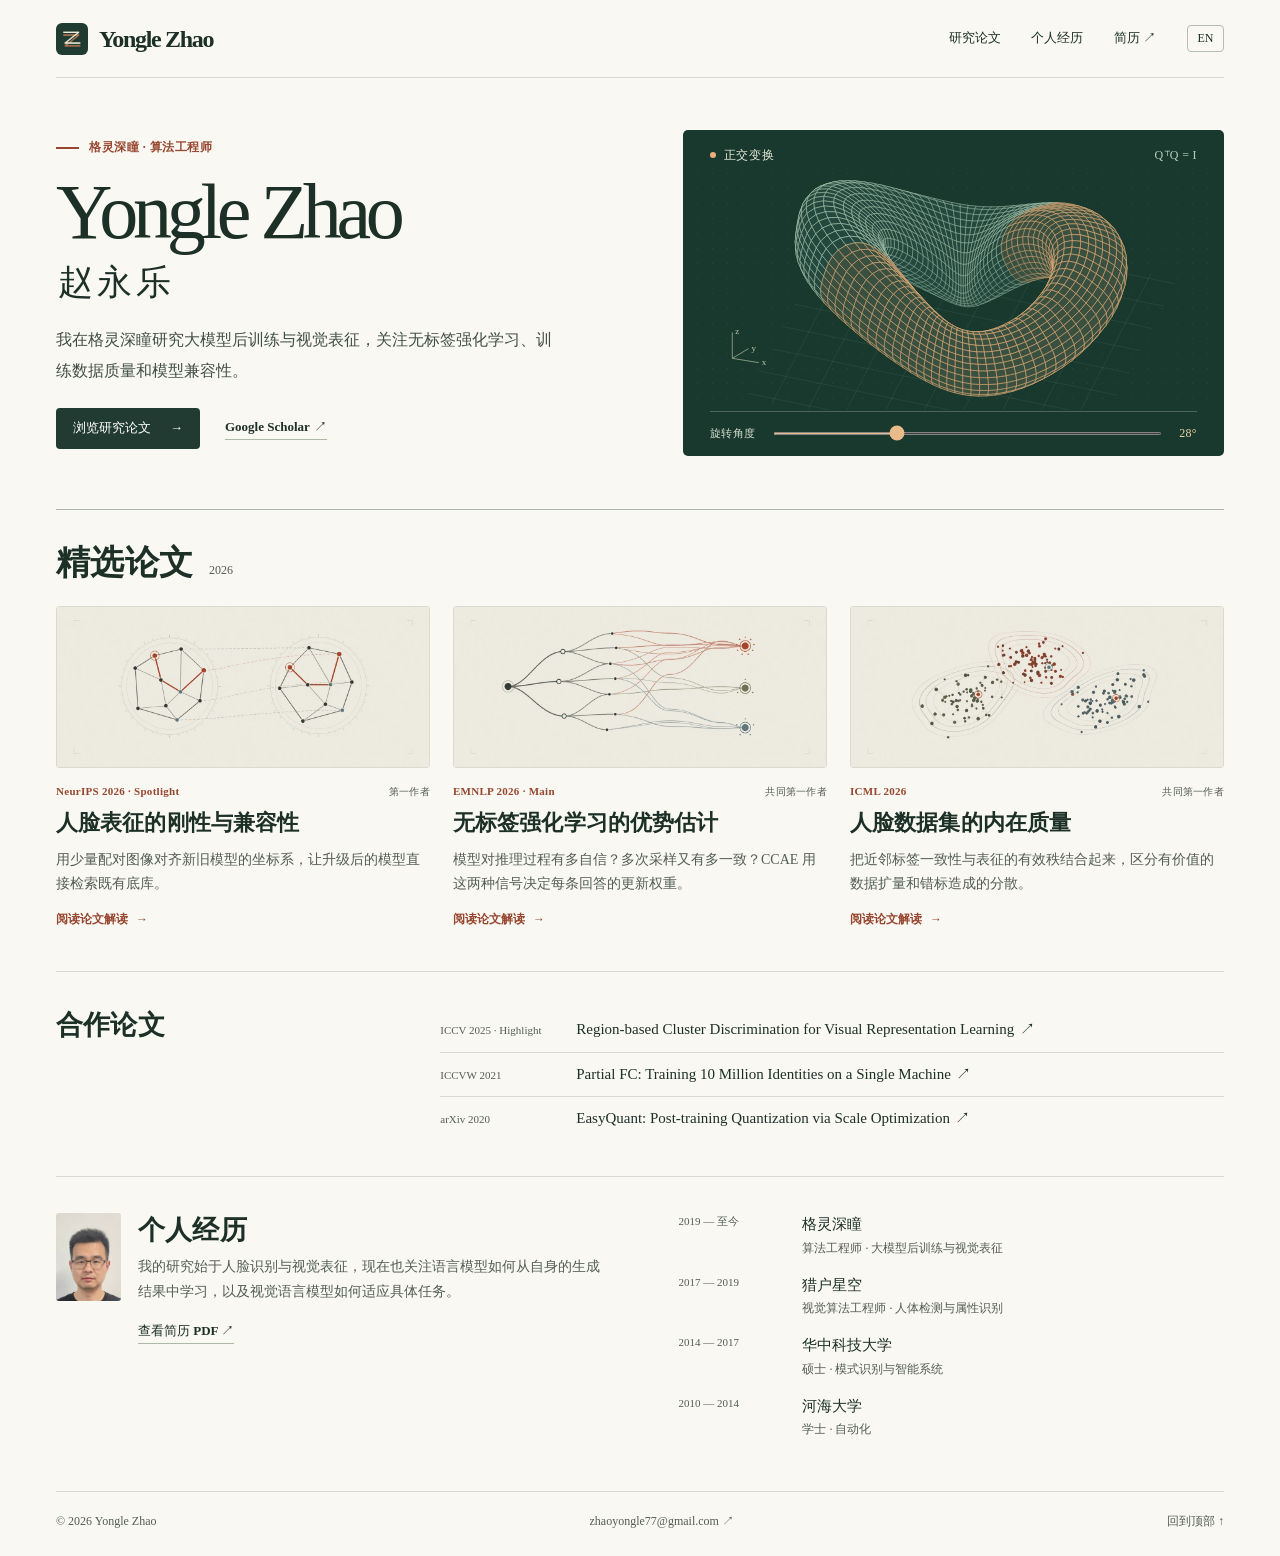
==== index.html @ fde9fa6b "Publish bilingual research homepage and conference paper pages" ====
<!doctype html>
<html lang="zh-CN"><head><meta charset="utf-8"><meta name="viewport" content="width=device-width, initial-scale=1">
<title>赵永乐 · 研究主页</title><meta name="description" content="我在格灵深瞳研究大模型后训练与视觉表征，关注无标签强化学习、训练数据质量和模型兼容性。">
<meta name="theme-color" content="#f9f8f3"><link rel="alternate" hreflang="en" href="en/index.html">
<link rel="icon" href="assets/site/mark.png"><link rel="stylesheet" href="assets/site/style.css">

<script defer src="assets/site/site.js"></script>

</head><body id="top"><a class="skip" href="#main">跳至正文</a>
<header class="wrap mast"><a class="brand" href="index.html" aria-label="赵永乐 · 首页"><img src="assets/site/mark.png" width="32" height="32" alt=""><span>Yongle Zhao</span></a>
<nav aria-label="主导航"><a class="" href="research/index.html">研究论文</a><a class="" href="index.html#about">个人经历</a><a class="nav-cv" href="assets/site/yongle-zhao-cv-zh.pdf">简历 <span aria-hidden="true">↗</span></a><a class="lang" data-language-switch href="en/index.html" hreflang="en" lang="en" aria-label="Switch to English">EN</a></nav></header>
<main class="wrap" id="main"><section class="hero"><div class="hero-text">
<p class="affil"><span></span>格灵深瞳 · 算法工程师</p>
<h1>Yongle Zhao<span lang="zh-CN">赵永乐</span></h1>
<p class="hero-bio">我在格灵深瞳研究大模型后训练与视觉表征，关注无标签强化学习、训练数据质量和模型兼容性。</p><div class="hero-actions"><a class="button" href="research/index.html">浏览研究论文 <span aria-hidden="true">→</span></a><a class="text-link" href="https://scholar.google.com/citations?user=kGd051gAAAAJ" target="_blank" rel="noopener">Google Scholar <span class="arr" aria-hidden="true">↗</span></a></div></div>
<figure class="geo-plate" data-geometry>
<div class="plate-head"><span class="plate-label"><i></i>正交变换</span><span class="plate-math" aria-hidden="true">QᵀQ = I</span></div>
<div class="geo-field" role="img" aria-label="三维曲面绕轴旋转，点之间的距离保持不变。"><img class="geo-still" src="assets/site/geometry.webp" alt="曲面旋转后，各点之间的距离保持不变。"><canvas class="geo-canvas" hidden aria-hidden="true"></canvas></div>
<figcaption class="plate-foot"><label for="rotation">旋转角度</label><input id="rotation" type="range" min="0" max="90" value="28" aria-label="旋转角度" disabled><output for="rotation">28°</output></figcaption></figure></section>
<section class="selected" id="research"><div class="section-head"><h2>精选论文</h2><span class="section-year">2026</span></div><div class="card-grid"><a class="paper-card" href="research/neurips/index.html">
<div class="thumb"><img src="assets/art/rigidity.webp" width="1200" height="520" alt="同一组点在两套旋转坐标中的对应关系示意"></div>
<div class="card-copy"><div class="paper-meta"><span>NeurIPS 2026 · Spotlight</span><span>第一作者</span></div><h3>人脸表征的刚性与兼容性</h3>
<p>用少量配对图像对齐新旧模型的坐标系，让升级后的模型直接检索既有底库。</p><span class="card-link">阅读论文解读 <span aria-hidden="true">→</span></span></div></a><a class="paper-card" href="research/emnlp/index.html">
<div class="thumb"><img src="assets/art/cca.webp" width="1200" height="520" alt="多条采样推理路径汇入不同答案组的示意"></div>
<div class="card-copy"><div class="paper-meta"><span>EMNLP 2026 · Main</span><span>共同第一作者</span></div><h3>无标签强化学习的优势估计</h3>
<p>模型对推理过程有多自信？多次采样又有多一致？CCAE 用这两种信号决定每条回答的更新权重。</p><span class="card-link">阅读论文解读 <span aria-hidden="true">→</span></span></div></a><a class="paper-card" href="research/icml/index.html">
<div class="thumb"><img src="assets/art/iq.webp" width="1200" height="520" alt="不同身份的样本聚类及其中的错标点示意"></div>
<div class="card-copy"><div class="paper-meta"><span>ICML 2026</span><span>共同第一作者</span></div><h3>人脸数据集的内在质量</h3>
<p>把近邻标签一致性与表征的有效秩结合起来，区分有价值的数据扩量和错标造成的分散。</p><span class="card-link">阅读论文解读 <span aria-hidden="true">→</span></span></div></a></div></section>
<section class="collabs"><h2>合作论文</h2><ul><li><span>ICCV 2025 · Highlight</span><a class="" href="https://arxiv.org/abs/2507.20025" target="_blank" rel="noopener">Region-based Cluster Discrimination for Visual Representation Learning <span class="arr" aria-hidden="true">↗</span></a></li><li><span>ICCVW 2021</span><a class="" href="https://arxiv.org/abs/2010.05222" target="_blank" rel="noopener">Partial FC: Training 10 Million Identities on a Single Machine <span class="arr" aria-hidden="true">↗</span></a></li><li><span>arXiv 2020</span><a class="" href="https://arxiv.org/abs/2006.16669" target="_blank" rel="noopener">EasyQuant: Post-training Quantization via Scale Optimization <span class="arr" aria-hidden="true">↗</span></a></li></ul></section><section class="about" id="about"><div class="about-bio"><img src="assets/site/yongle-zhao.jpg" width="82" height="103" loading="lazy" alt="赵永乐">
<div><h2>个人经历</h2><p>我的研究始于人脸识别与视觉表征，现在也关注语言模型如何从自身的生成结果中学习，以及视觉语言模型如何适应具体任务。</p>
<a class="text-link" href="assets/site/yongle-zhao-cv-zh.pdf">查看简历 PDF ↗</a></div></div><ul class="timeline"><li><span class="date">2019 — 至今</span><div><h3>格灵深瞳</h3><p>算法工程师 · 大模型后训练与视觉表征</p></div></li><li><span class="date">2017 — 2019</span><div><h3>猎户星空</h3><p>视觉算法工程师 · 人体检测与属性识别</p></div></li><li><span class="date">2014 — 2017</span><div><h3>华中科技大学</h3><p>硕士 · 模式识别与智能系统</p></div></li><li><span class="date">2010 — 2014</span><div><h3>河海大学</h3><p>学士 · 自动化</p></div></li></ul></section></main>
<footer class="wrap footer"><span>© 2026 Yongle Zhao</span><a href="mailto:zhaoyongle77@gmail.com">zhaoyongle77@gmail.com <span aria-hidden="true">↗</span></a><a href="#top">回到顶部 ↑</a></footer>
</body></html>
---- assets/site/style.css ----
:root {
  --paper: #f9f8f3;
  --ink: #1d3028;
  --green: #223b32;
  --muted: #545d55;
  --rust: #97462f;
  --border: #d7d9cf;
  --typeface: Times, "Times New Roman", "PingFang SC", -apple-system, "Microsoft YaHei", serif;
  color-scheme: light;
}
* {box-sizing: border-box}
[hidden] {display:none!important}
html {scroll-behavior: smooth; scroll-padding-top: 24px}
body {margin: 0; background: var(--paper); color: var(--ink); font-family: var(--typeface); -webkit-font-smoothing: antialiased; line-height: 1.55}
.wrap {width: min(1196px, calc(100% - 112px)); margin-inline: auto}
a {color: inherit; text-decoration: none}
a, button, input, summary {touch-action: manipulation}
a:focus-visible, button:focus-visible, input:focus-visible, summary:focus-visible, [tabindex]:focus-visible {outline: 2px solid #aa502d; outline-offset: 4px}
button,input,select {font: inherit}
code {font-family: inherit}
img {max-width: 100%; display: block}
.skip {position: absolute; top: -100px; left: 8px; z-index: 20; padding: 8px; background: white}
.skip:focus {top: 8px}
.mast {display: flex; justify-content: space-between; align-items: center; min-height: 78px; border-bottom: 1px solid var(--border); gap: 20px}
.brand {display: inline-flex; gap: 11px; align-items: center; font: 600 24px/1 var(--typeface); letter-spacing: -.055em}
.brand img {border-radius: 6px}
nav {display: flex; gap: clamp(16px,2.4vw,36px); align-items: center; font-size: 13px; font-weight: 500}
nav a:hover, .footer a:hover, .back:hover, .text-link:hover, .resource:hover, .citation a:hover {color: var(--rust)}
nav .lang {border: 1px solid #b5bdb1; min-width: 37px; text-align: center; padding: 3px 7px; border-radius: 4px; font-size: 12px}
h1,h2,h3,p,figure,ol,ul {margin: 0}
h1,h2,h3 {text-wrap: pretty}
.hero {display: grid; grid-template-columns: 1.04fr 1fr; gap: clamp(30px,5vw,76px); align-items: center; padding: clamp(40px,4.1vw,64px) 0}
.affil,.article-meta,.paper-meta {font-size: 12px; font-weight: 650; color: var(--rust); letter-spacing: .045em}
.affil {display: flex; gap: 10px; align-items: center; margin-bottom: 16px}
.affil span {width: 23px; height: 2px; background: var(--rust)}
.hero h1 {font-family: var(--typeface); font-size: clamp(62px,6.1vw,87px); letter-spacing: -.068em; font-weight: 400; line-height: .99}
.hero h1 span {display: block; font-size: .45em; letter-spacing: .12em; margin: 11px 0 0 2px; line-height: 1.25}
.hero-bio {font-size: clamp(15px,1.26vw,19px); line-height: 1.9; margin: 20px 0 22px; max-width: 31em; color: #414e43; text-wrap: pretty}
:lang(en) .hero-bio {line-height: 1.6; max-width: 31em}
.hero-actions {display: flex; gap: 25px; align-items: center; font-size: 13px; font-weight: 550}
.button {display: inline-flex; align-items: center; justify-content: center; gap: 19px; background: var(--green); color: white; padding: 10px 17px; border-radius: 4px}
.button:hover {background: #385648}
.text-link {display: inline-block; font-size: 13px; font-weight: 550; border-bottom: 1px solid #aeb8a9; padding-bottom: 2px}
.arr {padding-left: .12em; font-weight: 400}
.geo-plate {position: relative; overflow: hidden; background: #19392f; color: #e8ebd9; border-radius: 5px; isolation: isolate; display: flex; flex-direction: column; aspect-ratio: 1.66}
.plate-head,.plate-foot {display:flex; align-items:center; justify-content:space-between; gap:12px; margin-inline: 5%; font-family:var(--typeface); font-size:11px; letter-spacing:.03em}
.plate-head {padding-top: 16px; height: 34px}
.plate-label {display:flex; align-items:center; gap:8px; font-family:var(--typeface); font-size:12px; letter-spacing:.05em}
.plate-label i {width: 6px; height: 6px; border-radius:100%; background:#ecae7c}
.plate-math {color:#bacdbd; font-size:12px}
.geo-field {position:relative; flex:1; min-height:0; margin: 0 4px}
.geo-canvas,.geo-still {position:absolute; inset:0; width:100%; height:100%; object-fit:contain}
.geo-canvas[hidden] {display:none}
.plate-foot {border-top:1px solid #4d6657; min-height: 43px; justify-content:flex-start; margin-top:1px; margin-bottom:2px; color:#d5ddcf}
.plate-foot label {font:11px var(--typeface); white-space:nowrap; margin-right:4px}
.plate-foot input {accent-color:#e9ba8a; flex: 1; min-width:0; height:3px; cursor:pointer}
.plate-foot output {min-width:3.5ch; text-align:right; font-size:12px; color:#f0d0a6}
.selected {border-top:1px solid #abb5a9; padding:32px 0 43px}
.section-head {display:flex; align-items:baseline; gap: 16px; margin-bottom: 21px}
h2 {font:400 34px/1.26 var(--typeface); letter-spacing:-.045em}
html[lang=zh-CN] h2 {font-weight:600; letter-spacing:.008em}
.section-year {font: 12px var(--typeface); color: var(--muted)}
.card-grid {display:grid; grid-template-columns:repeat(3,minmax(0,1fr)); gap:23px}
.paper-card {display:flex; flex-direction:column; min-width:0}
.thumb {height:auto; aspect-ratio: 2.3; overflow:hidden; background:#eeeae0; border: 1px solid #dcdad0; border-radius:3px}
.thumb img {width:100%; height:100%; object-fit:cover; transition:transform .28s}
.paper-card:hover .thumb img {transform:scale(1.035)}
.card-copy {display:flex; flex-direction:column; flex:1; align-items:flex-start}
.paper-meta {display:flex; justify-content:space-between; align-items:baseline; gap:6px; width:100%; margin-top:15px; font-size:11px; letter-spacing:.025em}
.paper-meta span:last-child {color:var(--muted); font-weight:400; font-size:10px}
h3 {font:500 25px/1.18 var(--typeface); letter-spacing:-.035em}
.card-copy h3 {margin-top:7px; text-wrap:balance}
html[lang=zh-CN] .card-copy h3 {font-weight:600; font-size:clamp(18px,1.68vw,24px); letter-spacing:.005em; line-height:1.55}
.card-copy p {color:var(--muted); margin:7px 0 13px; font-size:14px; line-height:1.75; text-wrap:pretty}
.card-link {color:var(--rust); font-size:12px; font-weight:600; margin-top:auto}
.card-link span {display:inline-block; padding-left:5px; transition:transform .2s}
.paper-card:hover .card-link span {transform:translateX(4px)}
.collabs, .about {border-top:1px solid var(--border); padding-block: 36px}
.collabs {display:grid; grid-template-columns: 1fr 2.2fr; gap:28px; align-items:baseline}
.collabs h2, .about h2 {font-size:27px}
.collabs ul,.timeline,.contents ol {list-style:none; padding:0}
.collabs li {display:grid; grid-template-columns: 126px 1fr; align-items:baseline; gap:10px; padding:10px 0; border-bottom: 1px solid var(--border)}
.collabs li:first-child {padding-top:0}
.collabs li:last-child {border-bottom:0}
.collabs li>span,.date {font:11px/1.6 var(--typeface); color:var(--muted)}
.collabs a {font-size:15px}
.collabs a:hover {color:var(--rust)}
.about {display:grid; grid-template-columns:1fr 1fr; gap:clamp(40px,6vw,88px)}
.about-bio {display:flex; align-items:flex-start; gap:17px}
.about-bio img {object-fit:cover; border-radius:3px; width:70px; height:88px}
.about-bio p,.timeline p {font-size:14px; color:var(--muted); margin:8px 0 14px; line-height:1.75}
.timeline li {display:grid; grid-template-columns:110px 1fr; gap:14px; padding-bottom:15px}
.timeline h3 {font:550 15px/1.5 var(--typeface); letter-spacing:0}
.timeline p {margin:2px 0 0; font-size:12px}
.footer {font-size:12px; color:var(--muted); display:flex; flex-wrap:wrap; gap:16px; justify-content:space-between; padding:20px 0 25px; border-top: 1px solid var(--border)}
.paper-back {padding:23px 0 0}
.back {font-size:13px; color:var(--muted)}
.paper-hero {display:grid; grid-template-columns:1.5fr 1fr; align-items:center; gap:5%; padding:28px 0 24px}
.article-meta {font-size:13px; margin-bottom:12px}
.article-meta span {margin:0 3px}
.paper-hero h1 {font:400 clamp(38px,3.8vw,60px)/1.07 var(--typeface); letter-spacing:-.05em; text-wrap:balance}
html[lang=zh-CN] .paper-hero h1 {font-weight:600; font-size:clamp(34px,3.3vw,49px); letter-spacing:0; line-height:1.28}
.formal-title {font: italic 17px/1.45 var(--typeface); color:var(--muted); margin-top:13px}
.paper-art {border-radius:3px; overflow:hidden; border:1px solid #dcdad0}
.paper-art img {width:100%; height:auto}
.paper-byline {border-top:1px solid var(--border); border-bottom:1px solid var(--border); padding:17px 0; display:flex; flex-wrap:wrap; justify-content:space-between; align-items:center; gap:12px 30px}
.authors {font-size:13px; line-height:1.8}
.authors span {white-space:nowrap}
.authors em {display:inline-block; margin-left:8px; font-size:11px; color:var(--muted); font-style:normal}
.authors sup {color:var(--rust); line-height:0}
.resources {display:flex; flex-wrap:wrap; gap:6px 15px}
.resource {font-size:12px; font-weight:550; color:var(--rust)}
.reader {display:grid; grid-template-columns:minmax(155px, .34fr) minmax(0,1fr); gap:clamp(28px,6.7vw,100px); max-width:1070px; padding:42px 0 55px}
.sticky {position:sticky; top:24px}
.contents h2 {font:600 13px var(--typeface)!important; letter-spacing:.03em!important; margin:4px 0 15px}
.contents li {margin:0 0 10px}
.contents a {font-size:13px; line-height:1.4; display:block; padding-left:11px; border-left:2px solid var(--border); color:var(--muted)}
.contents a:hover,.contents a[aria-current] {color:var(--rust); border-color:var(--rust)}
.article-body {min-width:0}
.abstract {font:400 23px/1.58 var(--typeface); text-wrap:pretty; border-left:3px solid #ac6245; padding-left:20px; margin-bottom:30px}
html[lang=zh-CN] .abstract {font-family:var(--typeface); font-size:19px; line-height:1.9}
.paper-section {border-top:1px solid var(--border); padding:27px 0 31px}
.paper-section h2 {font-size:clamp(26px,2.3vw,35px); margin-bottom:14px}
html[lang=zh-CN] .paper-section h2 {font-size:clamp(23px,2vw,29px); line-height:1.5}
.paper-section>p {font-size:16px; line-height:1.8; color:#34443a; margin:9px 0; overflow-wrap:break-word}
.paper-figure,.paper-table {margin-top:20px}
.paper-figure a {display:block; background:white; border:1px solid var(--border); padding:12px; cursor:zoom-in}
.paper-figure img {width:auto; max-width:100%; height:auto; max-height:430px; margin:auto}
.paper-figure figcaption,.paper-table caption {text-align:left; font-size:13px; color:var(--muted); line-height:1.65; margin-top:7px}
.paper-table {overflow:auto}
.paper-table table {border-collapse:collapse; width:100%; font-size:13px; font-variant-numeric:tabular-nums}
.paper-table caption {caption-side:bottom}
.paper-table th,.paper-table td {padding:9px 10px; text-align:right; border-bottom:1px solid var(--border)}
.paper-table thead {background:#e8ece3}
.paper-table th:first-child {text-align:left}
.paper-table tbody th {font-weight:500}
.citation details {background:#efefe7; padding:10px 14px; border-radius:4px}
.citation summary,.citation-actions button {cursor:pointer}
.citation summary {font-weight:550; font-size:14px}
.citation pre {font:12px/1.65 var(--typeface); overflow-wrap:anywhere; white-space:pre-wrap; margin:10px 0 2px}
.citation-actions {display:flex; align-items:center; gap:20px; font-size:13px; margin:12px 0 0; color:var(--rust)}
.citation-actions button {font:inherit; border:0; background:transparent; color:inherit; padding:0}
.next-paper {display:flex; flex-direction:column; gap:4px; border-top:1px solid #9fae9e; padding-top:18px}
.next-paper small {color:var(--muted); font-size:12px}
.next-paper strong {font:500 22px/1.5 var(--typeface)}
.next-paper:hover strong {color:var(--rust)}
@media(max-width:1000px){
  .wrap {width:calc(100% - 64px)}
  .hero {gap:32px;grid-template-columns:1fr 1fr}
  .geo-plate {aspect-ratio:1.5}
  .card-grid {gap:16px}
  .collabs {grid-template-columns: .65fr 2fr}
}
@media(max-width:740px){
  .wrap {width:calc(100% - 38px)}
  .mast {min-height:62px;gap:8px}
  .brand {font-size:20px;gap:7px}
  .brand img {width:26px;height:26px}
  nav {gap:15px;font-size:12px}
  .hero {grid-template-columns:1fr;gap:23px;padding:32px 0 27px}
  .hero h1 {font-size:clamp(54px,11vw,72px)}
  .hero h1 span {display:inline-block;font-size:.37em;letter-spacing:.04em;margin-left:.65em}
  .hero-bio {margin:13px 0 17px;font-size:16px;max-width:40em}
  .affil {margin-bottom:13px}
  .geo-plate {aspect-ratio:2.05; max-height:290px}
  .plate-head {height:29px;padding-top:10px}
  .plate-foot {min-height:33px}
  .selected {padding:24px 0 29px}
  .card-grid {grid-template-columns:1fr;gap:25px}
  .paper-card {display:grid;grid-template-columns: .85fr 1fr;gap:18px;align-items:start}
  .paper-meta {margin-top:0;flex-wrap:wrap;justify-content:flex-start;gap:3px 9px}
  .card-copy h3 {font-size:21px}
  .card-copy p {margin:4px 0 8px;font-size:13px}
  .collabs,.about {grid-template-columns:1fr;gap:22px;padding-block:25px}
  .paper-hero {grid-template-columns:1fr;gap:17px;padding:18px 0}
  .paper-art {max-width:420px}
  .paper-art img {max-height:135px;object-fit:cover}
  .reader {display:block;padding:18px 0 32px}
  .contents {margin-bottom:22px}
  .contents .sticky {position:static}
  .contents h2 {margin-bottom:7px}
  .contents ol {display:flex;gap:0 14px;flex-wrap:wrap}
  .contents li {margin:3px 0}
  .contents a {padding-left:0;border-left:0;border-bottom:1px solid #c5cbbe;font-size:12px}
  .abstract {margin-bottom:20px;font-size:20px}
  html[lang=zh-CN] .abstract {font-size:17px}
  .paper-section {padding:22px 0}
  .paper-section>p {font-size:15px}
}
@media(max-width:480px){
  .nav-cv {display:none}
  .hero h1 span {display:block;margin:7px 0 0 1px;font-size:.43em}
  .geo-plate {aspect-ratio:1.75}
  .paper-card {display:flex;gap:0}
  .card-copy {margin-top:12px}
  html[lang=zh-CN] .card-copy h3 {font-size:22px}
  .card-copy p {font-size:14px}
  .paper-meta {justify-content:space-between}
  .collabs li {grid-template-columns:1fr;gap:2px}
  .footer {gap:8px 12px;font-size:11px}
  .footer a:last-child {margin-left:auto}
  .paper-figure a {padding:5px}
  .about-bio {gap:12px}
  .timeline li {grid-template-columns:95px 1fr}
}
@media(prefers-reduced-motion:reduce){
  html {scroll-behavior:auto}
  *,*::before,*::after {transition-duration:0s!important}
}
@media(max-width:350px){
  .wrap {width:calc(100% - 24px)}
  .mast .brand {font-size:17px;gap:5px;white-space:nowrap}
  .mast .brand img {width:22px;height:22px}
  .mast nav {font-size:11px;gap:9px;white-space:nowrap}
  .mast .lang {min-width:30px}
}
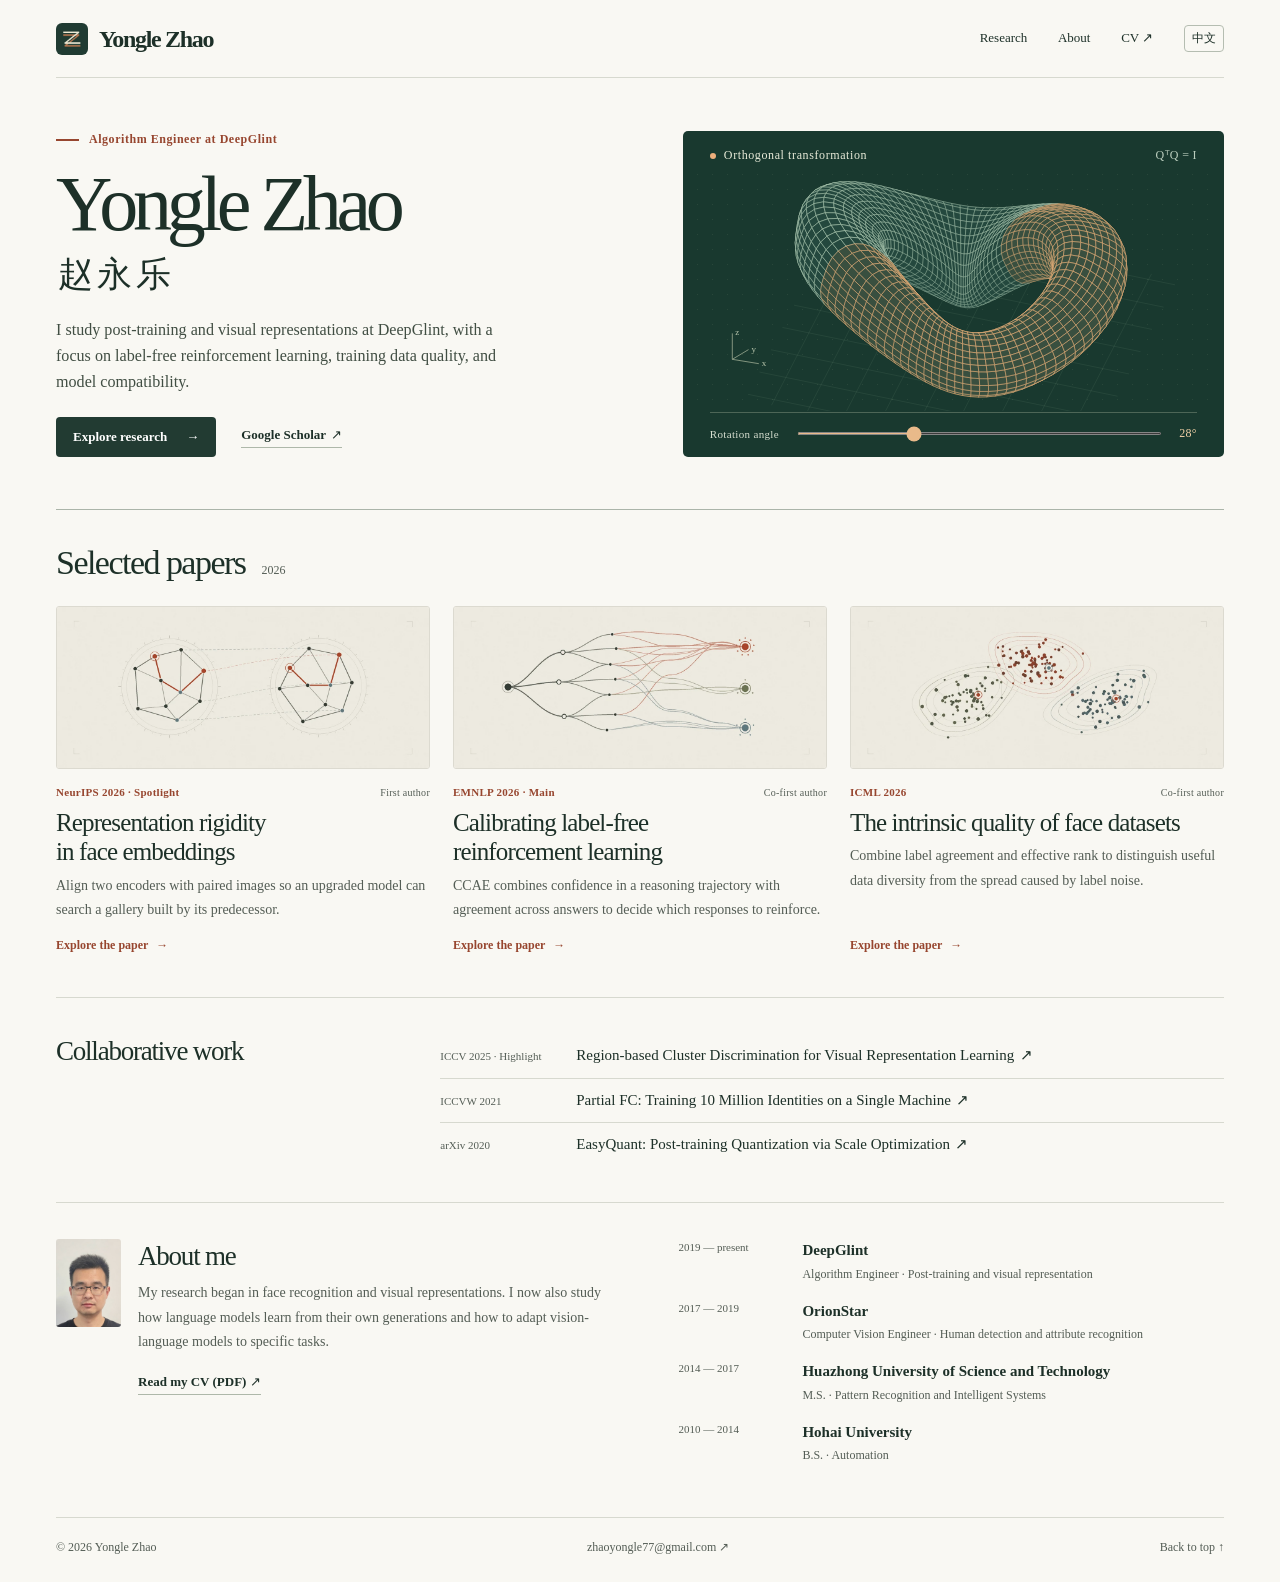
==== commit 6ce39044: "Serve the homepage and research pages in English by default" ====
--- a/index.html
+++ b/index.html
@@ -1,34 +1,42 @@
 <!doctype html>
-<html lang="zh-CN"><head><meta charset="utf-8"><meta name="viewport" content="width=device-width, initial-scale=1">
-<title>赵永乐 · 研究主页</title><meta name="description" content="我在格灵深瞳研究大模型后训练与视觉表征，关注无标签强化学习、训练数据质量和模型兼容性。">
-<meta name="theme-color" content="#f9f8f3"><link rel="alternate" hreflang="en" href="en/index.html">
+<html lang="en"><head><meta charset="utf-8"><meta name="viewport" content="width=device-width, initial-scale=1">
+<title>Yongle Zhao · Research</title><meta name="description" content="I study post-training and visual representations at DeepGlint, with a focus on label-free reinforcement learning, training data quality, and model compatibility.">
+<meta name="theme-color" content="#f9f8f3"><link rel="alternate" hreflang="zh" href="zh/index.html">
 <link rel="icon" href="assets/site/mark.png"><link rel="stylesheet" href="assets/site/style.css">
 
 <script defer src="assets/site/site.js"></script>
+<script defer src="assets/site/analytics.js"></script>
 
-</head><body id="top"><a class="skip" href="#main">跳至正文</a>
-<header class="wrap mast"><a class="brand" href="index.html" aria-label="赵永乐 · 首页"><img src="assets/site/mark.png" width="32" height="32" alt=""><span>Yongle Zhao</span></a>
-<nav aria-label="主导航"><a class="" href="research/index.html">研究论文</a><a class="" href="index.html#about">个人经历</a><a class="nav-cv" href="assets/site/yongle-zhao-cv-zh.pdf">简历 <span aria-hidden="true">↗</span></a><a class="lang" data-language-switch href="en/index.html" hreflang="en" lang="en" aria-label="Switch to English">EN</a></nav></header>
+</head><body id="top"><a class="skip" href="#main">Skip to content</a>
+<header class="wrap mast"><a class="brand" href="index.html" aria-label="Yongle Zhao · Home"><img src="assets/site/mark.png" width="32" height="32" alt=""><span>Yongle Zhao</span></a>
+<nav aria-label="Main navigation"><a class="" href="research/index.html">Research</a><a class="" href="index.html#about">About</a><a class="nav-cv" href="assets/site/yongle-zhao-cv-en.pdf">CV <span aria-hidden="true">↗</span></a><a class="lang" data-language-switch href="zh/index.html" hreflang="zh" lang="zh" aria-label="切换至中文">中文</a></nav></header>
 <main class="wrap" id="main"><section class="hero"><div class="hero-text">
-<p class="affil"><span></span>格灵深瞳 · 算法工程师</p>
+<p class="affil"><span></span>Algorithm Engineer at DeepGlint</p>
 <h1>Yongle Zhao<span lang="zh-CN">赵永乐</span></h1>
-<p class="hero-bio">我在格灵深瞳研究大模型后训练与视觉表征，关注无标签强化学习、训练数据质量和模型兼容性。</p><div class="hero-actions"><a class="button" href="research/index.html">浏览研究论文 <span aria-hidden="true">→</span></a><a class="text-link" href="https://scholar.google.com/citations?user=kGd051gAAAAJ" target="_blank" rel="noopener">Google Scholar <span class="arr" aria-hidden="true">↗</span></a></div></div>
+<p class="hero-bio">I study post-training and visual representations at DeepGlint, with a focus on label-free reinforcement learning, training data quality, and model compatibility.</p><div class="hero-actions"><a class="button" href="research/index.html">Explore research <span aria-hidden="true">→</span></a><a class="text-link" href="https://scholar.google.com/citations?user=kGd051gAAAAJ" target="_blank" rel="noopener">Google Scholar <span class="arr" aria-hidden="true">↗</span></a></div></div>
 <figure class="geo-plate" data-geometry>
-<div class="plate-head"><span class="plate-label"><i></i>正交变换</span><span class="plate-math" aria-hidden="true">QᵀQ = I</span></div>
-<div class="geo-field" role="img" aria-label="三维曲面绕轴旋转，点之间的距离保持不变。"><img class="geo-still" src="assets/site/geometry.webp" alt="曲面旋转后，各点之间的距离保持不变。"><canvas class="geo-canvas" hidden aria-hidden="true"></canvas></div>
-<figcaption class="plate-foot"><label for="rotation">旋转角度</label><input id="rotation" type="range" min="0" max="90" value="28" aria-label="旋转角度" disabled><output for="rotation">28°</output></figcaption></figure></section>
-<section class="selected" id="research"><div class="section-head"><h2>精选论文</h2><span class="section-year">2026</span></div><div class="card-grid"><a class="paper-card" href="research/neurips/index.html">
-<div class="thumb"><img src="assets/art/rigidity.webp" width="1200" height="520" alt="同一组点在两套旋转坐标中的对应关系示意"></div>
-<div class="card-copy"><div class="paper-meta"><span>NeurIPS 2026 · Spotlight</span><span>第一作者</span></div><h3>人脸表征的刚性与兼容性</h3>
-<p>用少量配对图像对齐新旧模型的坐标系，让升级后的模型直接检索既有底库。</p><span class="card-link">阅读论文解读 <span aria-hidden="true">→</span></span></div></a><a class="paper-card" href="research/emnlp/index.html">
-<div class="thumb"><img src="assets/art/cca.webp" width="1200" height="520" alt="多条采样推理路径汇入不同答案组的示意"></div>
-<div class="card-copy"><div class="paper-meta"><span>EMNLP 2026 · Main</span><span>共同第一作者</span></div><h3>无标签强化学习的优势估计</h3>
-<p>模型对推理过程有多自信？多次采样又有多一致？CCAE 用这两种信号决定每条回答的更新权重。</p><span class="card-link">阅读论文解读 <span aria-hidden="true">→</span></span></div></a><a class="paper-card" href="research/icml/index.html">
-<div class="thumb"><img src="assets/art/iq.webp" width="1200" height="520" alt="不同身份的样本聚类及其中的错标点示意"></div>
-<div class="card-copy"><div class="paper-meta"><span>ICML 2026</span><span>共同第一作者</span></div><h3>人脸数据集的内在质量</h3>
-<p>把近邻标签一致性与表征的有效秩结合起来，区分有价值的数据扩量和错标造成的分散。</p><span class="card-link">阅读论文解读 <span aria-hidden="true">→</span></span></div></a></div></section>
-<section class="collabs"><h2>合作论文</h2><ul><li><span>ICCV 2025 · Highlight</span><a class="" href="https://arxiv.org/abs/2507.20025" target="_blank" rel="noopener">Region-based Cluster Discrimination for Visual Representation Learning <span class="arr" aria-hidden="true">↗</span></a></li><li><span>ICCVW 2021</span><a class="" href="https://arxiv.org/abs/2010.05222" target="_blank" rel="noopener">Partial FC: Training 10 Million Identities on a Single Machine <span class="arr" aria-hidden="true">↗</span></a></li><li><span>arXiv 2020</span><a class="" href="https://arxiv.org/abs/2006.16669" target="_blank" rel="noopener">EasyQuant: Post-training Quantization via Scale Optimization <span class="arr" aria-hidden="true">↗</span></a></li></ul></section><section class="about" id="about"><div class="about-bio"><img src="assets/site/yongle-zhao.jpg" width="82" height="103" loading="lazy" alt="赵永乐">
-<div><h2>个人经历</h2><p>我的研究始于人脸识别与视觉表征，现在也关注语言模型如何从自身的生成结果中学习，以及视觉语言模型如何适应具体任务。</p>
-<a class="text-link" href="assets/site/yongle-zhao-cv-zh.pdf">查看简历 PDF ↗</a></div></div><ul class="timeline"><li><span class="date">2019 — 至今</span><div><h3>格灵深瞳</h3><p>算法工程师 · 大模型后训练与视觉表征</p></div></li><li><span class="date">2017 — 2019</span><div><h3>猎户星空</h3><p>视觉算法工程师 · 人体检测与属性识别</p></div></li><li><span class="date">2014 — 2017</span><div><h3>华中科技大学</h3><p>硕士 · 模式识别与智能系统</p></div></li><li><span class="date">2010 — 2014</span><div><h3>河海大学</h3><p>学士 · 自动化</p></div></li></ul></section></main>
-<footer class="wrap footer"><span>© 2026 Yongle Zhao</span><a href="mailto:zhaoyongle77@gmail.com">zhaoyongle77@gmail.com <span aria-hidden="true">↗</span></a><a href="#top">回到顶部 ↑</a></footer>
+<div class="plate-head"><span class="plate-label"><i></i>Orthogonal transformation</span><span class="plate-math" aria-hidden="true">QᵀQ = I</span></div>
+<div class="geo-field" role="img" aria-label="A three-dimensional surface rotates about an axis, preserving distances between its points."><img class="geo-still" src="assets/site/geometry.webp" alt="Rotating the surface preserves distances between its points."><canvas class="geo-canvas" hidden aria-hidden="true"></canvas></div>
+<figcaption class="plate-foot"><label for="rotation">Rotation angle</label><input id="rotation" type="range" min="0" max="90" value="28" aria-label="Rotation angle" disabled><output for="rotation">28°</output></figcaption></figure></section>
+<section class="selected" id="research"><div class="section-head"><h2>Selected papers</h2><span class="section-year">2026</span></div><div class="card-grid"><a class="paper-card" href="research/neurips/index.html">
+<div class="thumb"><img src="assets/art/rigidity.webp" width="1200" height="520" alt="Illustration of matched points in two rotated coordinate systems"></div>
+<div class="card-copy"><div class="paper-meta"><span>NeurIPS 2026 · Spotlight</span><span>First author</span></div><h3>Representation rigidity in face embeddings</h3>
+<p>Align two encoders with paired images so an upgraded model can search a gallery built by its predecessor.</p><div class="card-end"><span class="card-link">Explore the paper <span aria-hidden="true">→</span></span>
+<span class="card-views" data-views-for="/research/neurips/" hidden><span data-view-total></span> views</span></div></div></a><a class="paper-card" href="research/emnlp/index.html">
+<div class="thumb"><img src="assets/art/cca.webp" width="1200" height="520" alt="Illustration of reasoning paths converging on different answers"></div>
+<div class="card-copy"><div class="paper-meta"><span>EMNLP 2026 · Main</span><span>Co-first author</span></div><h3>Calibrating label-free reinforcement learning</h3>
+<p>CCAE combines confidence in a reasoning trajectory with agreement across answers to decide which responses to reinforce.</p><div class="card-end"><span class="card-link">Explore the paper <span aria-hidden="true">→</span></span>
+<span class="card-views" data-views-for="/research/emnlp/" hidden><span data-view-total></span> views</span></div></div></a><a class="paper-card" href="research/icml/index.html">
+<div class="thumb"><img src="assets/art/iq.webp" width="1200" height="520" alt="Illustration of clustered samples with a few inconsistent labels"></div>
+<div class="card-copy"><div class="paper-meta"><span>ICML 2026</span><span>Co-first author</span></div><h3>The intrinsic quality of face datasets</h3>
+<p>Combine label agreement and effective rank to distinguish useful data diversity from the spread caused by label noise.</p><div class="card-end"><span class="card-link">Explore the paper <span aria-hidden="true">→</span></span>
+<span class="card-views" data-views-for="/research/icml/" hidden><span data-view-total></span> views</span></div></div></a></div></section>
+<section class="collabs"><h2>Collaborative work</h2><ul><li><span>ICCV 2025 · Highlight</span><a class="" href="https://arxiv.org/abs/2507.20025" target="_blank" rel="noopener">Region-based Cluster Discrimination for Visual Representation Learning <span class="arr" aria-hidden="true">↗</span></a></li><li><span>ICCVW 2021</span><a class="" href="https://arxiv.org/abs/2010.05222" target="_blank" rel="noopener">Partial FC: Training 10 Million Identities on a Single Machine <span class="arr" aria-hidden="true">↗</span></a></li><li><span>arXiv 2020</span><a class="" href="https://arxiv.org/abs/2006.16669" target="_blank" rel="noopener">EasyQuant: Post-training Quantization via Scale Optimization <span class="arr" aria-hidden="true">↗</span></a></li></ul></section><section class="about" id="about"><div class="about-bio"><img src="assets/site/yongle-zhao.jpg" width="82" height="103" loading="lazy" alt="Yongle Zhao">
+<div><h2>About me</h2><p>My research began in face recognition and visual representations. I now also study how language models learn from their own generations and how to adapt vision-language models to specific tasks.</p>
+<a class="text-link" href="assets/site/yongle-zhao-cv-en.pdf">Read my CV (PDF) ↗</a></div></div><ul class="timeline"><li><span class="date">2019 — present</span><div><h3>DeepGlint</h3><p>Algorithm Engineer · Post-training and visual representation</p></div></li><li><span class="date">2017 — 2019</span><div><h3>OrionStar</h3><p>Computer Vision Engineer · Human detection and attribute recognition</p></div></li><li><span class="date">2014 — 2017</span><div><h3>Huazhong University of Science and Technology</h3><p>M.S. · Pattern Recognition and Intelligent Systems</p></div></li><li><span class="date">2010 — 2014</span><div><h3>Hohai University</h3><p>B.S. · Automation</p></div></li></ul></section></main>
+<section class="wrap visit-stats" id="visits" data-site-stats data-count-path="/" aria-labelledby="visits-heading" hidden>
+<h2 id="visits-heading">Visitor statistics</h2><dl data-stat-values hidden><div><dt>Site views</dt><dd data-count="site_pv"></dd></div><div><dt>Unique browsers</dt><dd data-count="site_uv"></dd></div></dl>
+<span data-stat-status hidden>Counts temporarily unavailable</span>
+<a href="https://www.vercount.one/" target="_blank" rel="noopener noreferrer">Vercount ↗</a></section>
+<footer class="wrap footer"><span>© 2026 Yongle Zhao</span><a href="mailto:zhaoyongle77@gmail.com">zhaoyongle77@gmail.com <span aria-hidden="true">↗</span></a><a href="#top">Back to top ↑</a></footer>
 </body></html>
--- a/assets/site/style.css
+++ b/assets/site/style.css
@@ -72,7 +72,9 @@
 .card-copy h3 {margin-top:7px; text-wrap:balance}
 html[lang=zh-CN] .card-copy h3 {font-weight:600; font-size:clamp(18px,1.68vw,24px); letter-spacing:.005em; line-height:1.55}
 .card-copy p {color:var(--muted); margin:7px 0 13px; font-size:14px; line-height:1.75; text-wrap:pretty}
-.card-link {color:var(--rust); font-size:12px; font-weight:600; margin-top:auto}
+.card-end {display:flex; align-items:baseline; flex-wrap:wrap; justify-content:space-between; gap:4px 12px; width:100%; margin-top:auto}
+.card-link {color:var(--rust); font-size:12px; font-weight:600}
+.card-views {font-size:12px; color:var(--muted); font-variant-numeric:tabular-nums}
 .card-link span {display:inline-block; padding-left:5px; transition:transform .2s}
 .paper-card:hover .card-link span {transform:translateX(4px)}
 .collabs, .about {border-top:1px solid var(--border); padding-block: 36px}
@@ -93,6 +95,13 @@
 .timeline h3 {font:550 15px/1.5 var(--typeface); letter-spacing:0}
 .timeline p {margin:2px 0 0; font-size:12px}
 .footer {font-size:12px; color:var(--muted); display:flex; flex-wrap:wrap; gap:16px; justify-content:space-between; padding:20px 0 25px; border-top: 1px solid var(--border)}
+.visit-stats {display:flex; align-items:baseline; flex-wrap:wrap; gap:7px 20px; border-top:1px solid var(--border); padding-block:14px; color:var(--muted); font-size:13px}
+.visit-stats h2 {font:600 13px/1.5 var(--typeface); letter-spacing:0; color:var(--ink)}
+.visit-stats dl {display:flex; flex-wrap:wrap; gap:4px 16px; margin:0}
+.visit-stats dl div {display:flex; align-items:baseline; gap:5px}
+.visit-stats dd {margin:0; font-weight:600; color:var(--ink); font-variant-numeric:tabular-nums}
+.visit-stats>a {margin-left:auto; font-size:12px}
+.visit-stats>a:hover {color:var(--rust)}
 .paper-back {padding:23px 0 0}
 .back {font-size:13px; color:var(--muted)}
 .paper-hero {display:grid; grid-template-columns:1.5fr 1fr; align-items:center; gap:5%; padding:28px 0 24px}
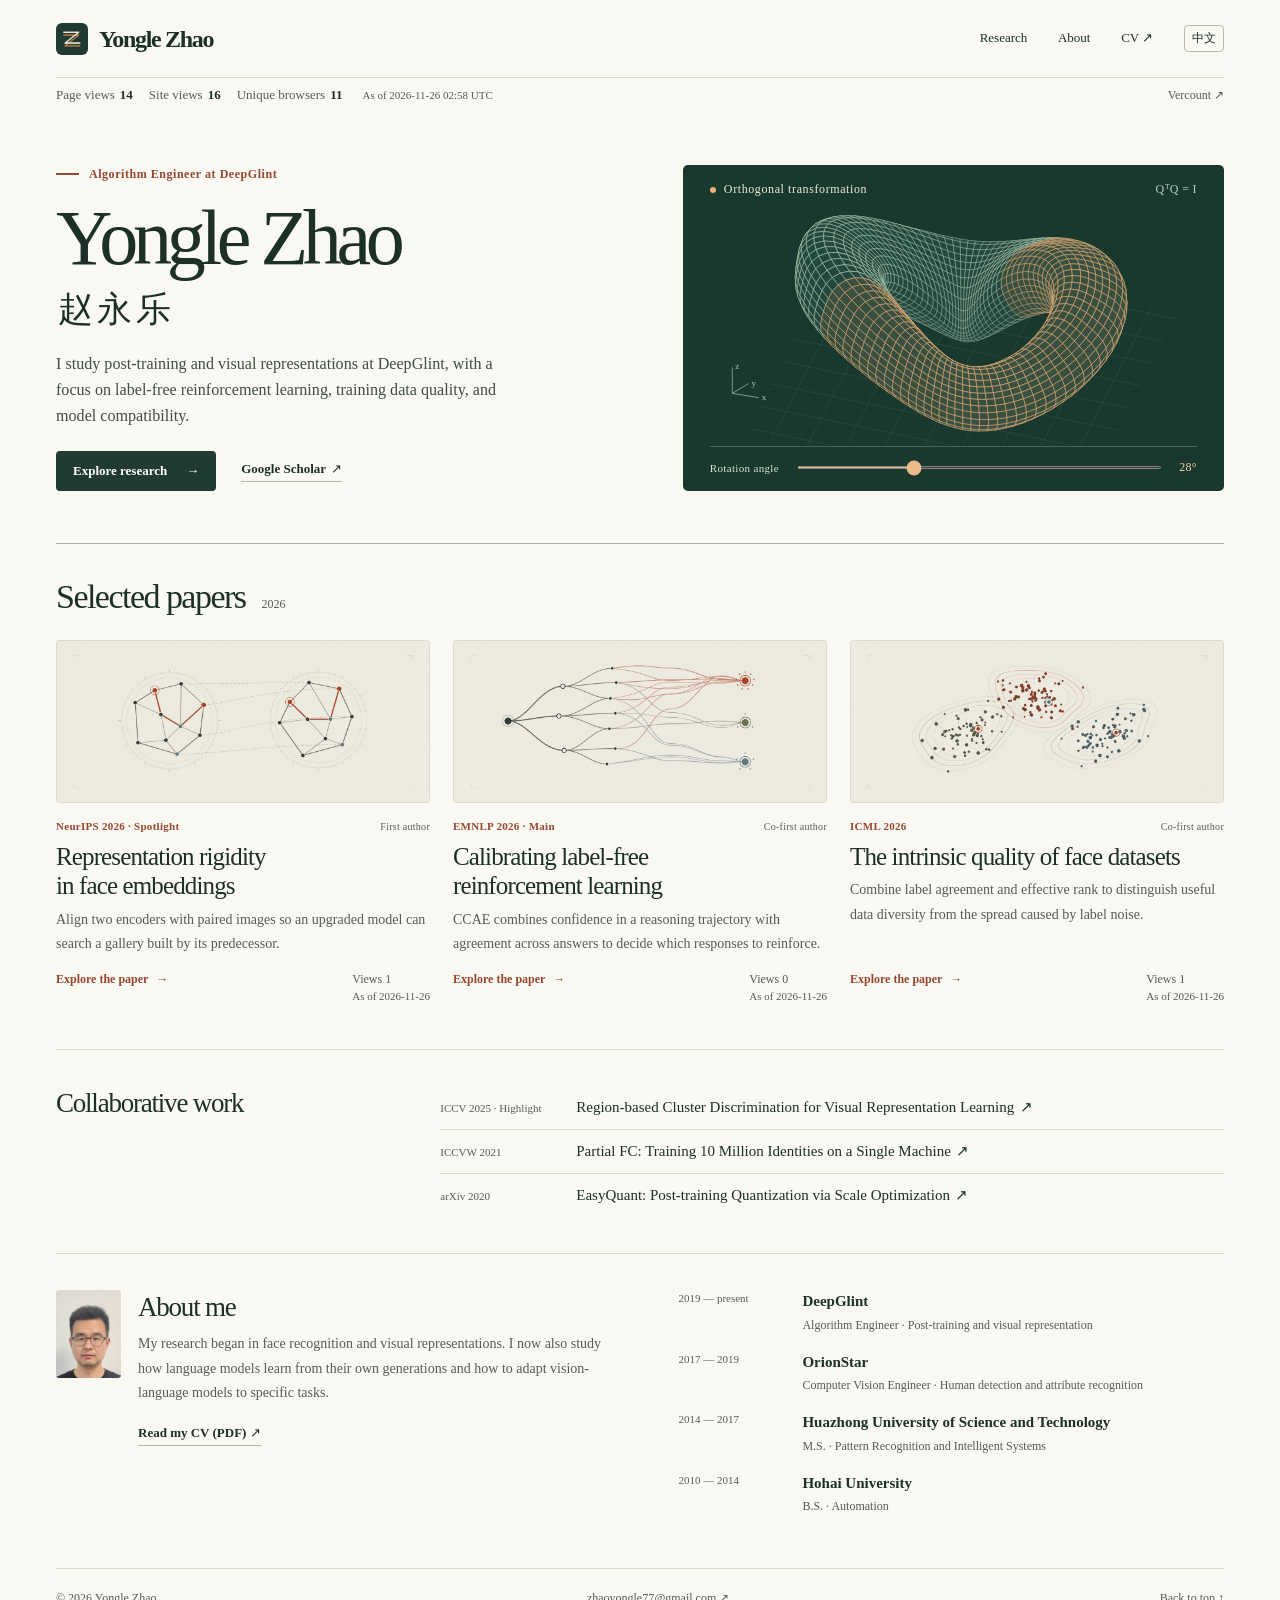
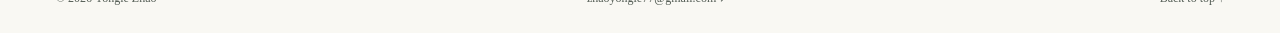
==== commit ca57d7a7: "Show page views in the header with a dated offline fallback" ====
--- a/index.html
+++ b/index.html
@@ -2,14 +2,17 @@
 <html lang="en"><head><meta charset="utf-8"><meta name="viewport" content="width=device-width, initial-scale=1">
 <title>Yongle Zhao · Research</title><meta name="description" content="I study post-training and visual representations at DeepGlint, with a focus on label-free reinforcement learning, training data quality, and model compatibility.">
 <meta name="theme-color" content="#f9f8f3"><link rel="alternate" hreflang="zh" href="zh/index.html">
-<link rel="icon" href="assets/site/mark.png"><link rel="stylesheet" href="assets/site/style.css">
+<link rel="icon" href="assets/site/mark.png"><link rel="stylesheet" href="assets/site/style.css?v=2">
 
 <script defer src="assets/site/site.js"></script>
-<script defer src="assets/site/analytics.js"></script>
+<script defer src="assets/site/analytics.js?v=2"></script>
 
 </head><body id="top"><a class="skip" href="#main">Skip to content</a>
 <header class="wrap mast"><a class="brand" href="index.html" aria-label="Yongle Zhao · Home"><img src="assets/site/mark.png" width="32" height="32" alt=""><span>Yongle Zhao</span></a>
 <nav aria-label="Main navigation"><a class="" href="research/index.html">Research</a><a class="" href="index.html#about">About</a><a class="nav-cv" href="assets/site/yongle-zhao-cv-en.pdf">CV <span aria-hidden="true">↗</span></a><a class="lang" data-language-switch href="zh/index.html" hreflang="zh" lang="zh" aria-label="切换至中文">中文</a></nav></header>
+<section class="wrap visit-stats" id="visits" data-site-stats data-count-path="/" aria-label="Visitor statistics">
+<dl data-stat-values><div><dt>Page views</dt><dd data-count="page_pv">14</dd></div><div><dt>Site views</dt><dd data-count="site_pv">16</dd></div><div><dt>Unique browsers</dt><dd data-count="site_uv">11</dd></div></dl><time data-as-of datetime="2026-11-26T02:58:16Z">As of 2026-11-26 02:58 UTC</time>
+<a href="https://www.vercount.one/" target="_blank" rel="noopener noreferrer">Vercount ↗</a></section>
 <main class="wrap" id="main"><section class="hero"><div class="hero-text">
 <p class="affil"><span></span>Algorithm Engineer at DeepGlint</p>
 <h1>Yongle Zhao<span lang="zh-CN">赵永乐</span></h1>
@@ -22,21 +25,17 @@
 <div class="thumb"><img src="assets/art/rigidity.webp" width="1200" height="520" alt="Illustration of matched points in two rotated coordinate systems"></div>
 <div class="card-copy"><div class="paper-meta"><span>NeurIPS 2026 · Spotlight</span><span>First author</span></div><h3>Representation rigidity in face embeddings</h3>
 <p>Align two encoders with paired images so an upgraded model can search a gallery built by its predecessor.</p><div class="card-end"><span class="card-link">Explore the paper <span aria-hidden="true">→</span></span>
-<span class="card-views" data-views-for="/research/neurips/" hidden><span data-view-total></span> views</span></div></div></a><a class="paper-card" href="research/emnlp/index.html">
+<span class="card-views" data-views-for="/research/neurips/">Views <span data-view-total>1</span> <time data-as-of datetime="2026-11-26T02:58:16Z">As of 2026-11-26</time></span></div></div></a><a class="paper-card" href="research/emnlp/index.html">
 <div class="thumb"><img src="assets/art/cca.webp" width="1200" height="520" alt="Illustration of reasoning paths converging on different answers"></div>
 <div class="card-copy"><div class="paper-meta"><span>EMNLP 2026 · Main</span><span>Co-first author</span></div><h3>Calibrating label-free reinforcement learning</h3>
 <p>CCAE combines confidence in a reasoning trajectory with agreement across answers to decide which responses to reinforce.</p><div class="card-end"><span class="card-link">Explore the paper <span aria-hidden="true">→</span></span>
-<span class="card-views" data-views-for="/research/emnlp/" hidden><span data-view-total></span> views</span></div></div></a><a class="paper-card" href="research/icml/index.html">
+<span class="card-views" data-views-for="/research/emnlp/">Views <span data-view-total>0</span> <time data-as-of datetime="2026-11-26T02:58:16Z">As of 2026-11-26</time></span></div></div></a><a class="paper-card" href="research/icml/index.html">
 <div class="thumb"><img src="assets/art/iq.webp" width="1200" height="520" alt="Illustration of clustered samples with a few inconsistent labels"></div>
 <div class="card-copy"><div class="paper-meta"><span>ICML 2026</span><span>Co-first author</span></div><h3>The intrinsic quality of face datasets</h3>
 <p>Combine label agreement and effective rank to distinguish useful data diversity from the spread caused by label noise.</p><div class="card-end"><span class="card-link">Explore the paper <span aria-hidden="true">→</span></span>
-<span class="card-views" data-views-for="/research/icml/" hidden><span data-view-total></span> views</span></div></div></a></div></section>
+<span class="card-views" data-views-for="/research/icml/">Views <span data-view-total>1</span> <time data-as-of datetime="2026-11-26T02:58:16Z">As of 2026-11-26</time></span></div></div></a></div></section>
 <section class="collabs"><h2>Collaborative work</h2><ul><li><span>ICCV 2025 · Highlight</span><a class="" href="https://arxiv.org/abs/2507.20025" target="_blank" rel="noopener">Region-based Cluster Discrimination for Visual Representation Learning <span class="arr" aria-hidden="true">↗</span></a></li><li><span>ICCVW 2021</span><a class="" href="https://arxiv.org/abs/2010.05222" target="_blank" rel="noopener">Partial FC: Training 10 Million Identities on a Single Machine <span class="arr" aria-hidden="true">↗</span></a></li><li><span>arXiv 2020</span><a class="" href="https://arxiv.org/abs/2006.16669" target="_blank" rel="noopener">EasyQuant: Post-training Quantization via Scale Optimization <span class="arr" aria-hidden="true">↗</span></a></li></ul></section><section class="about" id="about"><div class="about-bio"><img src="assets/site/yongle-zhao.jpg" width="82" height="103" loading="lazy" alt="Yongle Zhao">
 <div><h2>About me</h2><p>My research began in face recognition and visual representations. I now also study how language models learn from their own generations and how to adapt vision-language models to specific tasks.</p>
 <a class="text-link" href="assets/site/yongle-zhao-cv-en.pdf">Read my CV (PDF) ↗</a></div></div><ul class="timeline"><li><span class="date">2019 — present</span><div><h3>DeepGlint</h3><p>Algorithm Engineer · Post-training and visual representation</p></div></li><li><span class="date">2017 — 2019</span><div><h3>OrionStar</h3><p>Computer Vision Engineer · Human detection and attribute recognition</p></div></li><li><span class="date">2014 — 2017</span><div><h3>Huazhong University of Science and Technology</h3><p>M.S. · Pattern Recognition and Intelligent Systems</p></div></li><li><span class="date">2010 — 2014</span><div><h3>Hohai University</h3><p>B.S. · Automation</p></div></li></ul></section></main>
-<section class="wrap visit-stats" id="visits" data-site-stats data-count-path="/" aria-labelledby="visits-heading" hidden>
-<h2 id="visits-heading">Visitor statistics</h2><dl data-stat-values hidden><div><dt>Site views</dt><dd data-count="site_pv"></dd></div><div><dt>Unique browsers</dt><dd data-count="site_uv"></dd></div></dl>
-<span data-stat-status hidden>Counts temporarily unavailable</span>
-<a href="https://www.vercount.one/" target="_blank" rel="noopener noreferrer">Vercount ↗</a></section>
 <footer class="wrap footer"><span>© 2026 Yongle Zhao</span><a href="mailto:zhaoyongle77@gmail.com">zhaoyongle77@gmail.com <span aria-hidden="true">↗</span></a><a href="#top">Back to top ↑</a></footer>
 </body></html>
--- a/assets/site/style.css
+++ b/assets/site/style.css
@@ -95,11 +95,12 @@
 .timeline h3 {font:550 15px/1.5 var(--typeface); letter-spacing:0}
 .timeline p {margin:2px 0 0; font-size:12px}
 .footer {font-size:12px; color:var(--muted); display:flex; flex-wrap:wrap; gap:16px; justify-content:space-between; padding:20px 0 25px; border-top: 1px solid var(--border)}
-.visit-stats {display:flex; align-items:baseline; flex-wrap:wrap; gap:7px 20px; border-top:1px solid var(--border); padding-block:14px; color:var(--muted); font-size:13px}
-.visit-stats h2 {font:600 13px/1.5 var(--typeface); letter-spacing:0; color:var(--ink)}
+.visit-stats {display:flex; align-items:baseline; flex-wrap:wrap; gap:3px 20px; padding-block:7px; color:var(--muted); font-size:13px}
 .visit-stats dl {display:flex; flex-wrap:wrap; gap:4px 16px; margin:0}
 .visit-stats dl div {display:flex; align-items:baseline; gap:5px}
 .visit-stats dd {margin:0; font-weight:600; color:var(--ink); font-variant-numeric:tabular-nums}
+.visit-stats time,.card-views time {font-size:11px}
+.card-views time {display:block}
 .visit-stats>a {margin-left:auto; font-size:12px}
 .visit-stats>a:hover {color:var(--rust)}
 .paper-back {padding:23px 0 0}
